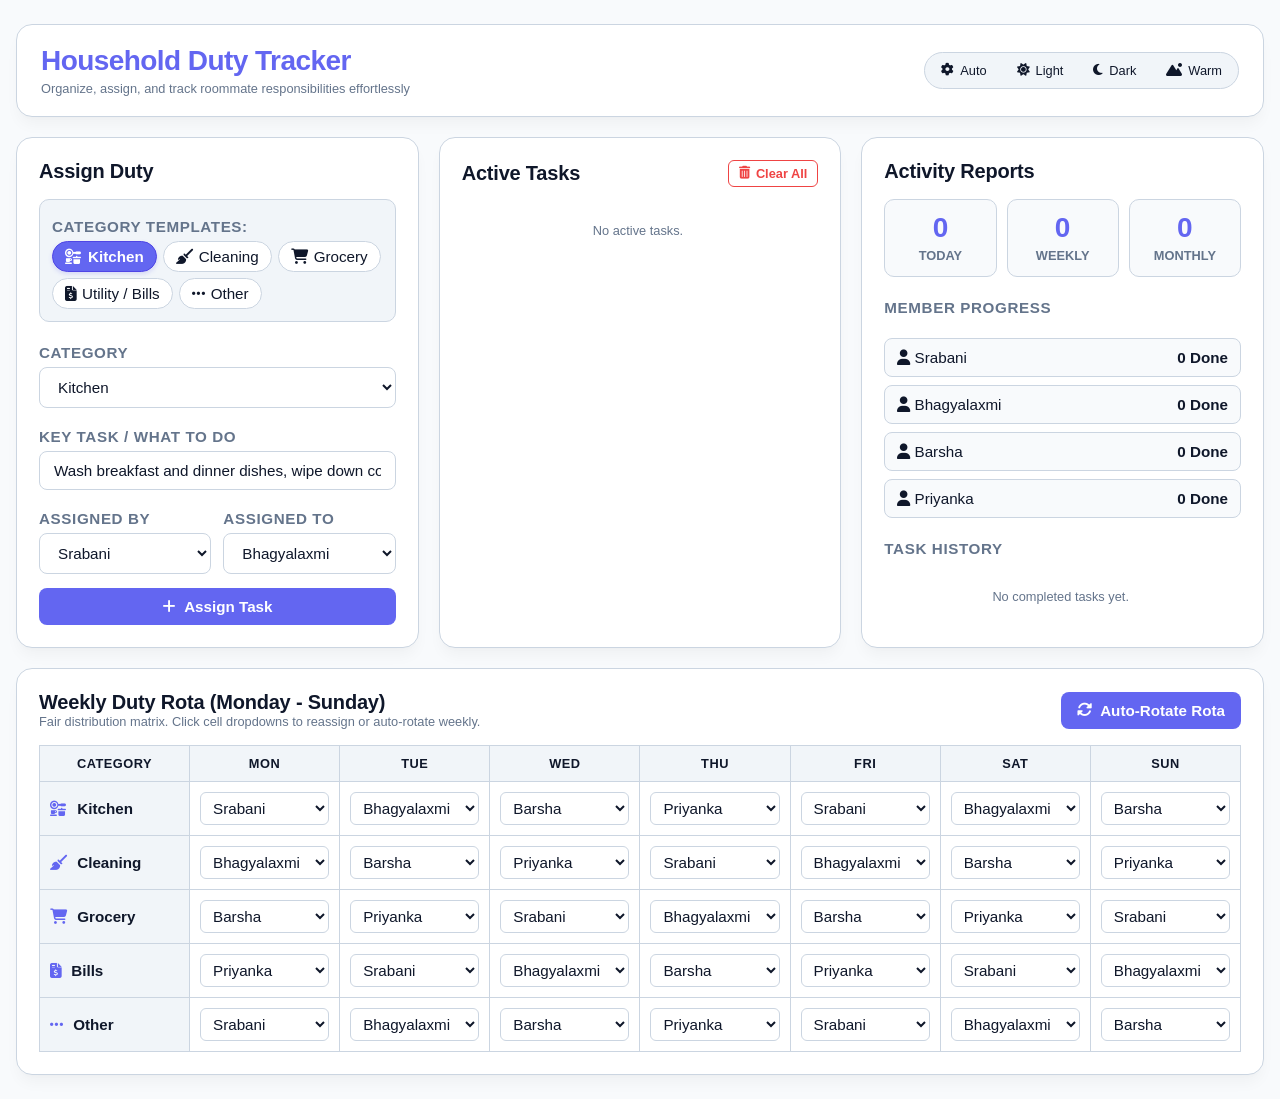
==== index.html @ 1265a3d6 "Add files via upload" ====
<!DOCTYPE html>
<html lang="en">
<head>
  <meta charset="UTF-8" />
  <meta name="viewport" content="width=device-width, initial-scale=1.0"/>
  <title>Household Duty Tracker</title>

  <!-- Font Awesome CDN -->
  <link rel="stylesheet" href="https://cdnjs.cloudflare.com/ajax/libs/font-awesome/6.5.1/css/all.min.css" />
  <link rel="stylesheet" href="style.css" />
</head>
<body>
  <div class="app-container">
    <header class="main-header">
      <div class="header-content">
        <h1>Household Duty Tracker</h1>
        <p class="subtitle">Organize, assign, and track roommate responsibilities effortlessly</p>
      </div>
      
      <!-- Theme Selector Bar -->
      <div class="theme-bar">
        <button type="button" class="btn-theme" onclick="setTheme('auto')"><i class="fa-solid fa-gear"></i> Auto</button>
        <button type="button" class="btn-theme" onclick="setTheme('light')"><i class="fa-solid fa-sun"></i> Light</button>
        <button type="button" class="btn-theme" onclick="setTheme('dark')"><i class="fa-solid fa-moon"></i> Dark</button>
        <button type="button" class="btn-theme" onclick="setTheme('warm')"><i class="fa-solid fa-mountain-sun"></i> Warm</button>
      </div>
    </header>

    <!-- 3-Column Dashboard Layout -->
    <div class="dashboard-grid">
      
      <!-- Left Column: Assign Duty Form -->
      <div class="card col-panel">
        <div class="card-header">
          <h2>Assign Duty</h2>
        </div>

        <div class="quick-buttons-wrapper">
          <label class="section-label">Category Templates:</label>
          <div class="quick-buttons">
            <button type="button" class="btn-preset active" data-category="Kitchen"><i class="fa-solid fa-kitchen-set"></i> Kitchen</button>
            <button type="button" class="btn-preset" data-category="Cleaning"><i class="fa-solid fa-broom"></i> Cleaning</button>
            <button type="button" class="btn-preset" data-category="Grocery"><i class="fa-solid fa-cart-shopping"></i> Grocery</button>
            <button type="button" class="btn-preset" data-category="Bills"><i class="fa-solid fa-file-invoice-dollar"></i> Utility / Bills</button>
            <button type="button" class="btn-preset" data-category="Other"><i class="fa-solid fa-ellipsis"></i> Other</button>
          </div>
        </div>

        <form id="task-form" class="form-group">
          <div class="input-field">
            <label class="section-label" for="task-category">Category</label>
            <select id="task-category" required>
              <option value="Kitchen" selected>Kitchen</option>
              <option value="Cleaning">Cleaning</option>
              <option value="Grocery">Grocery</option>
              <option value="Bills">Bills & Utility</option>
              <option value="Other">Other</option>
            </select>
          </div>

          <div class="input-field">
            <label class="section-label" for="task-title">Key Task / What to Do</label>
            <input type="text" id="task-title" value="Wash breakfast and dinner dishes, wipe down counters." placeholder="Describe what needs to be done..." required />
          </div>

          <div class="form-row">
            <div class="input-field">
              <label class="section-label" for="assigned-by">Assigned By</label>
              <select id="assigned-by" required>
                <option value="Srabani" selected>Srabani</option>
                <option value="Bhagyalaxmi">Bhagyalaxmi</option>
                <option value="Barsha">Barsha</option>
                <option value="Priyanka">Priyanka</option>
              </select>
            </div>

            <div class="input-field">
              <label class="section-label" for="assigned-to">Assigned To</label>
              <select id="assigned-to" required>
                <option value="Srabani">Srabani</option>
                <option value="Bhagyalaxmi" selected>Bhagyalaxmi</option>
                <option value="Barsha">Barsha</option>
                <option value="Priyanka">Priyanka</option>
              </select>
            </div>
          </div>

          <button type="submit" class="btn-primary"><i class="fa-solid fa-plus"></i> Assign Task</button>
        </form>
      </div>

      <!-- Middle Column: Active Tasks List -->
      <div class="card col-panel">
        <div class="card-header space-between">
          <h2>Active Tasks</h2>
          <button id="clear-btn" class="btn-clear" title="Clear all active tasks"><i class="fa-solid fa-trash-can"></i> Clear All</button>
        </div>
        <div id="task-list" class="task-list scrollable-area"></div>
      </div>

      <!-- Right Column: Reports & Reviews -->
      <div class="card col-panel">
        <div class="card-header">
          <h2>Activity Reports</h2>
        </div>
        
        <div class="stats-grid">
          <div class="stat-card">
            <span class="stat-number" id="daily-count">0</span>
            <span class="stat-label">Today</span>
          </div>
          <div class="stat-card">
            <span class="stat-number" id="weekly-count">0</span>
            <span class="stat-label">Weekly</span>
          </div>
          <div class="stat-card">
            <span class="stat-number" id="monthly-count">0</span>
            <span class="stat-label">Monthly</span>
          </div>
        </div>

        <label class="section-label">Member Progress</label>
        <div id="member-stats" class="member-stats-list"></div>

        <label class="section-label">Task History</label>
        <div id="detailed-logs-list" class="task-list history-list scrollable-area"></div>
      </div>

    </div>

    <!-- Full-Width Weekly Grid View (Monday to Sunday) -->
    <div class="card full-width-card">
      <div class="card-header space-between">
        <div>
          <h2>Weekly Duty Rota (Monday - Sunday)</h2>
          <p class="subtitle">Fair distribution matrix. Click cell dropdowns to reassign or auto-rotate weekly.</p>
        </div>
        <button type="button" id="rotate-rota-btn" class="btn-primary"><i class="fa-solid fa-rotate"></i> Auto-Rotate Rota</button>
      </div>
      
      <div class="weekly-table-wrapper">
        <table class="weekly-grid-table">
          <thead>
            <tr>
              <th>Category</th>
              <th>Mon</th>
              <th>Tue</th>
              <th>Wed</th>
              <th>Thu</th>
              <th>Fri</th>
              <th>Sat</th>
              <th>Sun</th>
            </tr>
          </thead>
          <tbody id="weekly-rota-body">
            <!-- Dynamically populated via script.js -->
          </tbody>
        </table>
      </div>
    </div>

  </div>

  <script src="script.js"></script>
</body>
</html>
---- style.css ----
/* ==========================================================================
   1. Theme & Typography System (4 Font Scale Tiers)
   ========================================================================== */

:root {
  --font-sm: clamp(0.72rem, 1.4vw, 0.8rem);     
  --font-base: clamp(0.85rem, 1.8vw, 0.95rem);   
  --font-md: clamp(1.05rem, 2.2vw, 1.25rem);   
  --font-lg: clamp(1.4rem, 3vw, 1.75rem);       

  --bg: #f8fafc;
  --card-bg: #ffffff;
  --primary: #6366f1;
  --primary-hover: #4f46e5;
  --primary-light: #e0e7ff;
  --danger: #ef4444;
  --danger-hover: #dc2626;
  --success: #10b981;
  --success-hover: #059669;
  --text: #0f172a;
  --text-muted: #64748b;
  --border: #cbd5e1;
  --input-bg: #ffffff;
  --preset-bg: #f1f5f9;
  --preset-border: #cbd5e1;
  --task-bg: #f8fafc;
  --shadow: 0 10px 15px -3px rgba(0, 0, 0, 0.04), 0 4px 6px -4px rgba(0, 0, 0, 0.02);
}

@media (prefers-color-scheme: dark) {
  :root:not([data-theme="light"]):not([data-theme="warm"]) {
    --bg: #090d16;
    --card-bg: #131d31;
    --primary: #818cf8;
    --primary-hover: #6366f1;
    --primary-light: #1e293b;
    --danger: #f87171;
    --danger-hover: #ef4444;
    --success: #34d399;
    --success-hover: #10b981;
    --text: #f1f5f9;
    --text-muted: #94a3b8;
    --border: #334155;
    --input-bg: #0b1322;
    --preset-bg: #1e293b;
    --preset-border: #475569;
    --task-bg: #0b1322;
    --shadow: 0 10px 15px -3px rgba(0, 0, 0, 0.2), 0 4px 6px -4px rgba(0, 0, 0, 0.1);
  }
}

[data-theme="dark"] {
  --bg: #090d16;
  --card-bg: #131d31;
  --primary: #818cf8;
  --primary-hover: #6366f1;
  --primary-light: #1e293b;
  --danger: #f87171;
  --danger-hover: #ef4444;
  --success: #34d399;
  --success-hover: #10b981;
  --text: #f1f5f9;
  --text-muted: #94a3b8;
  --border: #334155;
  --input-bg: #0b1322;
  --preset-bg: #1e293b;
  --preset-border: #475569;
  --task-bg: #0b1322;
  --shadow: 0 10px 15px -3px rgba(0, 0, 0, 0.2), 0 4px 6px -4px rgba(0, 0, 0, 0.1);
}

[data-theme="warm"] {
  --bg: #fffbeb;
  --card-bg: #ffffff;
  --primary: #d97706;
  --primary-hover: #b45309;
  --primary-light: #fef3c7;
  --danger: #ef4444;
  --danger-hover: #dc2626;
  --success: #059669;
  --success-hover: #047857;
  --text: #451a03;
  --text-muted: #78350f;
  --border: #fde68a;
  --input-bg: #ffffff;
  --preset-bg: #fef3c7;
  --preset-border: #fcd34d;
  --task-bg: #fffdf9;
  --shadow: 0 10px 15px -3px rgba(217, 119, 6, 0.05), 0 4px 6px -4px rgba(217, 119, 6, 0.02);
}

/* ==========================================================================
   2. Base & Layout
   ========================================================================== */

* {
  box-sizing: border-box;
  margin: 0;
  padding: 0;
  font-family: -apple-system, BlinkMacSystemFont, "Segoe UI", Roboto, Helvetica, Arial, sans-serif;
}

body {
  background-color: var(--bg);
  color: var(--text);
  display: flex;
  justify-content: center;
  padding: 24px 16px;
  min-height: 100vh;
  transition: background-color 0.3s ease, color 0.3s ease;
}

.app-container {
  width: 100%;
  max-width: 1400px;
  display: flex;
  flex-direction: column;
  gap: 20px;
}

.main-header {
  display: flex;
  justify-content: space-between;
  align-items: center;
  background: var(--card-bg);
  padding: 20px 24px;
  border-radius: 16px;
  box-shadow: var(--shadow);
  border: 1px solid var(--border);
}

.header-content h1 {
  font-size: var(--font-lg);
  color: var(--primary);
  font-weight: 700;
  letter-spacing: -0.02em;
  margin-bottom: 4px;
}

.subtitle {
  font-size: var(--font-sm);
  color: var(--text-muted);
}

.theme-bar {
  display: flex;
  gap: 6px;
  background-color: var(--preset-bg);
  padding: 4px;
  border-radius: 20px;
  border: 1px solid var(--preset-border);
}

.btn-theme {
  background-color: transparent;
  color: var(--text);
  border: none;
  padding: 6px 12px;
  font-size: var(--font-sm);
  font-weight: 500;
  border-radius: 16px;
  cursor: pointer;
  transition: all 0.2s ease;
  display: inline-flex;
  align-items: center;
  gap: 6px;
}

.btn-theme:hover {
  color: var(--primary);
}

.dashboard-grid {
  display: grid;
  grid-template-columns: 1fr 1fr 1fr;
  gap: 20px;
  align-items: start;
}

@media (max-width: 1100px) {
  .dashboard-grid {
    grid-template-columns: 1fr;
  }
  .main-header {
    flex-direction: column;
    gap: 16px;
    align-items: flex-start;
  }
}

/* ==========================================================================
   3. Cards & Components
   ========================================================================== */

.card {
  background: var(--card-bg);
  padding: 22px;
  border-radius: 16px;
  box-shadow: var(--shadow);
  border: 1px solid var(--border);
  display: flex;
  flex-direction: column;
  gap: 16px;
  height: 100%;
}

.full-width-card {
  height: auto;
}

.card-header {
  display: flex;
  align-items: center;
}

.card-header.space-between {
  justify-content: space-between;
}

.card h2 {
  font-size: var(--font-md);
  color: var(--text);
  font-weight: 700;
  letter-spacing: -0.01em;
}

.section-label {
  font-size: var(--font-base);
  font-weight: 600;
  color: var(--text-muted);
  display: block;
  margin-top: 6px;
  margin-bottom: 6px;
  text-transform: uppercase;
  letter-spacing: 0.04em;
}

.quick-buttons-wrapper {
  background-color: var(--preset-bg);
  padding: 12px;
  border-radius: 10px;
  border: 1px solid var(--preset-border);
}

.quick-buttons {
  display: flex;
  flex-wrap: wrap;
  gap: 6px;
  margin-top: 4px;
}

.btn-preset {
  background-color: var(--card-bg);
  color: var(--text);
  border: 1px solid var(--border);
  padding: 6px 12px;
  font-size: var(--font-base);
  font-weight: 500;
  border-radius: 20px;
  cursor: pointer;
  transition: all 0.2s ease;
  display: inline-flex;
  align-items: center;
  gap: 6px;
}

.btn-preset:hover {
  border-color: var(--primary);
  color: var(--primary);
}

.btn-preset.active {
  background-color: var(--primary);
  color: #ffffff;
  border-color: var(--primary-hover);
  font-weight: 600;
  box-shadow: 0 2px 4px rgba(99, 102, 241, 0.2);
}

.form-group {
  display: flex;
  flex-direction: column;
  gap: 14px;
}

.form-row {
  display: flex;
  gap: 12px;
}

.input-field {
  display: flex;
  flex-direction: column;
  flex: 1;
}

input,
select {
  padding: 10px 14px;
  border-radius: 8px;
  border: 1px solid var(--border);
  background-color: var(--input-bg);
  color: var(--text);
  font-size: var(--font-base);
  outline: none;
  transition: border-color 0.2s ease, box-shadow 0.2s ease;
  width: 100%;
}

input:focus,
select:focus {
  border-color: var(--primary);
  box-shadow: 0 0 0 3px var(--primary-light);
}

button {
  cursor: pointer;
  font-family: inherit;
}

.btn-primary {
  background-color: var(--primary);
  color: #ffffff;
  border: none;
  font-weight: 600;
  padding: 10px 16px;
  border-radius: 8px;
  font-size: var(--font-base);
  transition: background-color 0.2s ease, transform 0.1s ease;
  display: inline-flex;
  align-items: center;
  justify-content: center;
  gap: 8px;
}

#rotate-rota-btn {
  margin-top: 0;
}

.btn-primary:hover {
  background-color: var(--primary-hover);
}

.btn-primary:active {
  transform: scale(0.99);
}

.btn-clear {
  background-color: transparent;
  color: var(--danger);
  border: 1px solid var(--danger);
  padding: 5px 10px;
  font-size: var(--font-sm);
  font-weight: 600;
  border-radius: 6px;
  transition: all 0.2s ease;
  display: inline-flex;
  align-items: center;
  gap: 6px;
}

.btn-clear:hover {
  background-color: var(--danger);
  color: #ffffff;
}

/* ==========================================================================
   4. Task Lists & Badges
   ========================================================================== */

.scrollable-area {
  max-height: 380px;
  overflow-y: auto;
  padding-right: 4px;
}

.scrollable-area::-webkit-scrollbar {
  width: 5px;
}

.scrollable-area::-webkit-scrollbar-track {
  background: transparent;
}

.scrollable-area::-webkit-scrollbar-thumb {
  background: var(--border);
  border-radius: 10px;
}

.task-list {
  display: flex;
  flex-direction: column;
  gap: 10px;
}

.history-list {
  max-height: 220px;
}

.task-item {
  display: flex;
  align-items: center;
  justify-content: space-between;
  padding: 14px;
  border-radius: 10px;
  border: 1px solid var(--border);
  background-color: var(--task-bg);
  transition: transform 0.2s ease, border-color 0.2s ease;
}

.task-item:hover {
  border-color: var(--primary);
}

.task-item.completed {
  opacity: 0.6;
  background-color: var(--card-bg);
}

.task-item.completed .task-title {
  text-decoration: line-through;
  color: var(--text-muted);
}

.task-info {
  display: flex;
  flex-direction: column;
  gap: 4px;
}

.task-title {
  font-weight: 600;
  font-size: var(--font-base);
  color: var(--text);
}

.task-meta {
  font-size: var(--font-sm);
  color: var(--text-muted);
}

.badge {
  display: inline-flex;
  align-items: center;
  gap: 6px;
  padding: 3px 10px;
  border-radius: 12px;
  font-size: var(--font-sm);
  font-weight: 600;
  background-color: var(--primary-light);
  color: var(--primary);
  width: fit-content;
  margin-top: 2px;
}

.btn-complete {
  background-color: var(--success);
  color: #ffffff;
  border: none;
  padding: 6px 14px;
  font-size: var(--font-sm);
  font-weight: 600;
  border-radius: 6px;
  transition: background-color 0.2s ease;
  display: inline-flex;
  align-items: center;
  gap: 6px;
}

.btn-complete:hover {
  background-color: var(--success-hover);
}

/* ==========================================================================
   5. Weekly Grid View (Mon-Sun) Table
   ========================================================================== */

.weekly-table-wrapper {
  overflow-x: auto;
}

.weekly-grid-table {
  width: 100%;
  border-collapse: collapse;
  min-width: 750px;
  font-size: var(--font-base);
}

.weekly-grid-table th,
.weekly-grid-table td {
  border: 1px solid var(--border);
  padding: 10px;
  text-align: center;
}

.weekly-grid-table th {
  background-color: var(--preset-bg);
  color: var(--text);
  font-weight: 600;
  text-transform: uppercase;
  font-size: var(--font-sm);
  letter-spacing: 0.04em;
}

.weekly-grid-table td:first-child {
  font-weight: 600;
  background-color: var(--preset-bg);
  text-align: left;
  width: 150px;
  font-size: var(--font-base);
}

.weekly-grid-table td:first-child i {
  margin-right: 6px;
  color: var(--primary);
}

.weekly-grid-table select {
  padding: 6px 8px;
  font-size: var(--font-base);
  border-radius: 6px;
}

/* ==========================================================================
   6. Analytics & Reports Section
   ========================================================================== */

.stats-grid {
  display: grid;
  grid-template-columns: repeat(3, 1fr);
  gap: 10px;
}

.stat-card {
  background-color: var(--task-bg);
  border: 1px solid var(--border);
  border-radius: 10px;
  padding: 12px 8px;
  text-align: center;
}

.stat-number {
  font-size: var(--font-lg);
  font-weight: 700;
  color: var(--primary);
  display: block;
  margin-bottom: 2px;
}

.stat-label {
  font-size: var(--font-sm);
  color: var(--text-muted);
  font-weight: 600;
  text-transform: uppercase;
}

.member-stats-list {
  display: flex;
  flex-direction: column;
  gap: 8px;
}

.member-stat-row {
  display: flex;
  justify-content: space-between;
  align-items: center;
  padding: 10px 12px;
  background-color: var(--task-bg);
  border: 1px solid var(--border);
  border-radius: 8px;
  font-size: var(--font-base);
}
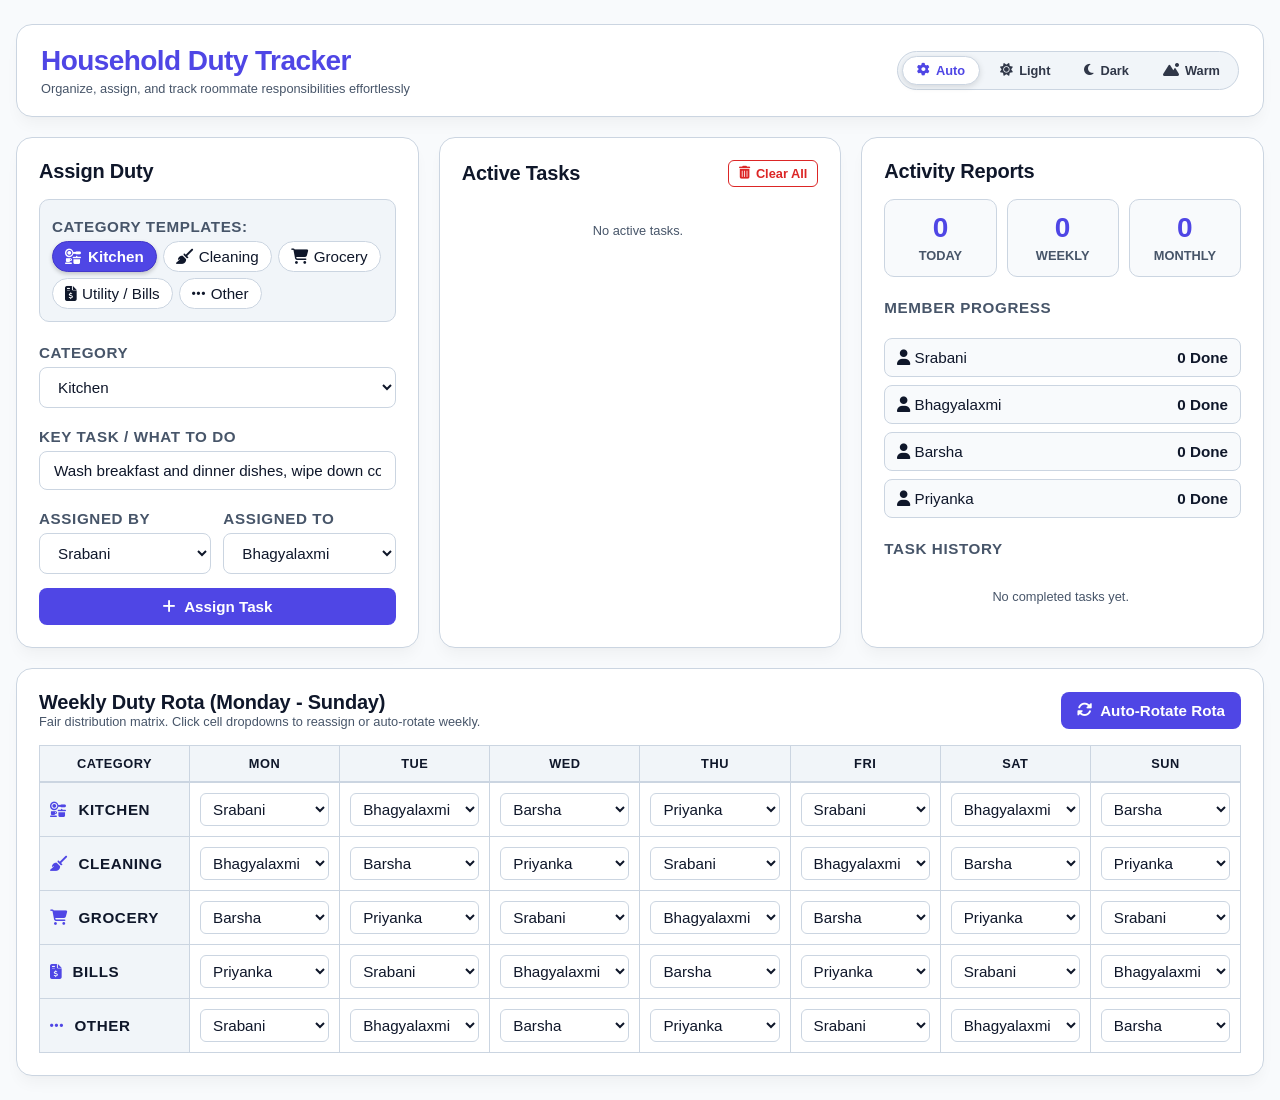
==== commit cbb3a653: "Add files via upload" ====
--- a/index.html
+++ b/index.html
@@ -3,7 +3,45 @@
 <head>
   <meta charset="UTF-8" />
   <meta name="viewport" content="width=device-width, initial-scale=1.0"/>
-  <title>Household Duty Tracker</title>
+  
+  <!-- SEO Primary Meta Tags -->
+  <title>Household Duty Tracker - Organize & Assign Roommate Chores</title>
+  <meta name="title" content="Household Duty Tracker - Organize & Assign Roommate Chores" />
+  <meta name="description" content="Effortlessly track household duties, auto-rotate weekly roommate rotas, and manage shared responsibilities with our simple, fair household duty tracker." />
+  <meta name="keywords" content="household duty tracker, roommate chore manager, weekly duty rota, cleaning schedule app, household management" />
+  <meta name="robots" content="index, follow" />
+  <meta name="author" content="Household Duty Tracker" />
+  <link rel="canonical" href="https://example.com/household-duty-tracker" />
+
+  <!-- Favicon -->
+  <link rel="icon" type="image/svg+xml" href="data:image/svg+xml,<svg xmlns=%22http://www.w3.org/2000/svg%22 viewBox=%220 0 100 100%22><text y=%22.9em%22 font-size=%2290%22>🧹</text></svg>" />
+
+  <!-- Open Graph / Facebook Meta Tags -->
+  <meta property="og:type" content="website" />
+  <meta property="og:url" content="https://example.com/household-duty-tracker" />
+  <meta property="og:title" content="Household Duty Tracker - Organize & Assign Roommate Chores" />
+  <meta property="og:description" content="Organize, assign, and track roommate responsibilities effortlessly with a weekly duty rota matrix." />
+  <meta property="og:image" content="https://example.com/og-image.jpg" />
+
+  <!-- Twitter Meta Tags -->
+  <meta name="twitter:card" content="summary_large_image" />
+  <meta name="twitter:url" content="https://example.com/household-duty-tracker" />
+  <meta name="twitter:title" content="Household Duty Tracker - Organize & Assign Roommate Chores" />
+  <meta name="twitter:description" content="Organize, assign, and track roommate responsibilities effortlessly with a weekly duty rota matrix." />
+  <meta name="twitter:image" content="https://example.com/og-image.jpg" />
+
+  <!-- Schema.org JSON-LD Structured Data for 100% SEO -->
+  <script type="application/ld+json">
+  {
+    "@context": "https://schema.org",
+    "@type": "WebApplication",
+    "name": "Household Duty Tracker",
+    "url": "https://example.com/household-duty-tracker",
+    "description": "Organize, assign, and track roommate responsibilities effortlessly with a weekly duty rota matrix.",
+    "applicationCategory": "ProductivityApplication",
+    "operatingSystem": "All"
+  }
+  </script>
 
   <!-- Font Awesome CDN -->
   <link rel="stylesheet" href="https://cdnjs.cloudflare.com/ajax/libs/font-awesome/6.5.1/css/all.min.css" />
@@ -11,45 +49,47 @@
 </head>
 <body>
   <div class="app-container">
-    <header class="main-header">
+    <header class="main-header" role="banner">
       <div class="header-content">
         <h1>Household Duty Tracker</h1>
         <p class="subtitle">Organize, assign, and track roommate responsibilities effortlessly</p>
       </div>
       
       <!-- Theme Selector Bar -->
-      <div class="theme-bar">
-        <button type="button" class="btn-theme" onclick="setTheme('auto')"><i class="fa-solid fa-gear"></i> Auto</button>
-        <button type="button" class="btn-theme" onclick="setTheme('light')"><i class="fa-solid fa-sun"></i> Light</button>
-        <button type="button" class="btn-theme" onclick="setTheme('dark')"><i class="fa-solid fa-moon"></i> Dark</button>
-        <button type="button" class="btn-theme" onclick="setTheme('warm')"><i class="fa-solid fa-mountain-sun"></i> Warm</button>
-      </div>
+      <nav aria-label="Theme switcher">
+        <div class="theme-bar" role="group" aria-label="Select Color Theme">
+          <button type="button" class="btn-theme active" aria-pressed="true" onclick="setTheme('auto', this)"><i class="fa-solid fa-gear" aria-hidden="true"></i> Auto</button>
+          <button type="button" class="btn-theme" aria-pressed="false" onclick="setTheme('light', this)"><i class="fa-solid fa-sun" aria-hidden="true"></i> Light</button>
+          <button type="button" class="btn-theme" aria-pressed="false" onclick="setTheme('dark', this)"><i class="fa-solid fa-moon" aria-hidden="true"></i> Dark</button>
+          <button type="button" class="btn-theme" aria-pressed="false" onclick="setTheme('warm', this)"><i class="fa-solid fa-mountain-sun" aria-hidden="true"></i> Warm</button>
+        </div>
+      </nav>
     </header>
 
     <!-- 3-Column Dashboard Layout -->
-    <div class="dashboard-grid">
+    <main class="dashboard-grid" id="main-content">
       
       <!-- Left Column: Assign Duty Form -->
-      <div class="card col-panel">
+      <section class="card col-panel" aria-labelledby="assign-duty-heading">
         <div class="card-header">
-          <h2>Assign Duty</h2>
+          <h2 id="assign-duty-heading">Assign Duty</h2>
         </div>
 
         <div class="quick-buttons-wrapper">
-          <label class="section-label">Category Templates:</label>
-          <div class="quick-buttons">
-            <button type="button" class="btn-preset active" data-category="Kitchen"><i class="fa-solid fa-kitchen-set"></i> Kitchen</button>
-            <button type="button" class="btn-preset" data-category="Cleaning"><i class="fa-solid fa-broom"></i> Cleaning</button>
-            <button type="button" class="btn-preset" data-category="Grocery"><i class="fa-solid fa-cart-shopping"></i> Grocery</button>
-            <button type="button" class="btn-preset" data-category="Bills"><i class="fa-solid fa-file-invoice-dollar"></i> Utility / Bills</button>
-            <button type="button" class="btn-preset" data-category="Other"><i class="fa-solid fa-ellipsis"></i> Other</button>
+          <span class="section-label" id="category-preset-label">Category Templates:</span>
+          <div class="quick-buttons" role="group" aria-labelledby="category-preset-label">
+            <button type="button" class="btn-preset active" data-category="Kitchen" aria-pressed="true"><i class="fa-solid fa-kitchen-set" aria-hidden="true"></i> Kitchen</button>
+            <button type="button" class="btn-preset" data-category="Cleaning" aria-pressed="false"><i class="fa-solid fa-broom" aria-hidden="true"></i> Cleaning</button>
+            <button type="button" class="btn-preset" data-category="Grocery" aria-pressed="false"><i class="fa-solid fa-cart-shopping" aria-hidden="true"></i> Grocery</button>
+            <button type="button" class="btn-preset" data-category="Bills" aria-pressed="false"><i class="fa-solid fa-file-invoice-dollar" aria-hidden="true"></i> Utility / Bills</button>
+            <button type="button" class="btn-preset" data-category="Other" aria-pressed="false"><i class="fa-solid fa-ellipsis" aria-hidden="true"></i> Other</button>
           </div>
         </div>
 
         <form id="task-form" class="form-group">
           <div class="input-field">
             <label class="section-label" for="task-category">Category</label>
-            <select id="task-category" required>
+            <select id="task-category" name="category" required>
               <option value="Kitchen" selected>Kitchen</option>
               <option value="Cleaning">Cleaning</option>
               <option value="Grocery">Grocery</option>
@@ -60,13 +100,13 @@
 
           <div class="input-field">
             <label class="section-label" for="task-title">Key Task / What to Do</label>
-            <input type="text" id="task-title" value="Wash breakfast and dinner dishes, wipe down counters." placeholder="Describe what needs to be done..." required />
+            <input type="text" id="task-title" name="title" value="Wash breakfast and dinner dishes, wipe down counters." placeholder="Describe what needs to be done..." required />
           </div>
 
           <div class="form-row">
             <div class="input-field">
               <label class="section-label" for="assigned-by">Assigned By</label>
-              <select id="assigned-by" required>
+              <select id="assigned-by" name="assignedBy" required>
                 <option value="Srabani" selected>Srabani</option>
                 <option value="Bhagyalaxmi">Bhagyalaxmi</option>
                 <option value="Barsha">Barsha</option>
@@ -76,7 +116,7 @@
 
             <div class="input-field">
               <label class="section-label" for="assigned-to">Assigned To</label>
-              <select id="assigned-to" required>
+              <select id="assigned-to" name="assignedTo" required>
                 <option value="Srabani">Srabani</option>
                 <option value="Bhagyalaxmi" selected>Bhagyalaxmi</option>
                 <option value="Barsha">Barsha</option>
@@ -85,26 +125,26 @@
             </div>
           </div>
 
-          <button type="submit" class="btn-primary"><i class="fa-solid fa-plus"></i> Assign Task</button>
+          <button type="submit" class="btn-primary"><i class="fa-solid fa-plus" aria-hidden="true"></i> Assign Task</button>
         </form>
-      </div>
+      </section>
 
       <!-- Middle Column: Active Tasks List -->
-      <div class="card col-panel">
+      <section class="card col-panel" aria-labelledby="active-tasks-heading">
         <div class="card-header space-between">
-          <h2>Active Tasks</h2>
-          <button id="clear-btn" class="btn-clear" title="Clear all active tasks"><i class="fa-solid fa-trash-can"></i> Clear All</button>
-        </div>
-        <div id="task-list" class="task-list scrollable-area"></div>
-      </div>
+          <h2 id="active-tasks-heading">Active Tasks</h2>
+          <button id="clear-btn" class="btn-clear" aria-label="Clear all active tasks" title="Clear all active tasks"><i class="fa-solid fa-trash-can" aria-hidden="true"></i> Clear All</button>
+        </div>
+        <div id="task-list" class="task-list scrollable-area" aria-live="polite" aria-relevant="additions removals"></div>
+      </section>
 
       <!-- Right Column: Reports & Reviews -->
-      <div class="card col-panel">
+      <section class="card col-panel" aria-labelledby="activity-reports-heading">
         <div class="card-header">
-          <h2>Activity Reports</h2>
+          <h2 id="activity-reports-heading">Activity Reports</h2>
         </div>
         
-        <div class="stats-grid">
+        <div class="stats-grid" aria-live="polite">
           <div class="stat-card">
             <span class="stat-number" id="daily-count">0</span>
             <span class="stat-label">Today</span>
@@ -119,37 +159,38 @@
           </div>
         </div>
 
-        <label class="section-label">Member Progress</label>
-        <div id="member-stats" class="member-stats-list"></div>
-
-        <label class="section-label">Task History</label>
-        <div id="detailed-logs-list" class="task-list history-list scrollable-area"></div>
-      </div>
-
-    </div>
+        <span class="section-label" id="member-progress-label">Member Progress</span>
+        <div id="member-stats" class="member-stats-list" aria-labelledby="member-progress-label"></div>
+
+        <span class="section-label" id="task-history-label">Task History</span>
+        <div id="detailed-logs-list" class="task-list history-list scrollable-area" aria-labelledby="task-history-label" aria-live="polite"></div>
+      </section>
+
+    </main>
 
     <!-- Full-Width Weekly Grid View (Monday to Sunday) -->
-    <div class="card full-width-card">
+    <section class="card full-width-card" aria-labelledby="weekly-rota-heading">
       <div class="card-header space-between">
         <div>
-          <h2>Weekly Duty Rota (Monday - Sunday)</h2>
+          <h2 id="weekly-rota-heading">Weekly Duty Rota (Monday - Sunday)</h2>
           <p class="subtitle">Fair distribution matrix. Click cell dropdowns to reassign or auto-rotate weekly.</p>
         </div>
-        <button type="button" id="rotate-rota-btn" class="btn-primary"><i class="fa-solid fa-rotate"></i> Auto-Rotate Rota</button>
+        <button type="button" id="rotate-rota-btn" class="btn-primary"><i class="fa-solid fa-rotate" aria-hidden="true"></i> Auto-Rotate Rota</button>
       </div>
       
       <div class="weekly-table-wrapper">
         <table class="weekly-grid-table">
+          <caption>Weekly duty assignment plan by category and day</caption>
           <thead>
             <tr>
-              <th>Category</th>
-              <th>Mon</th>
-              <th>Tue</th>
-              <th>Wed</th>
-              <th>Thu</th>
-              <th>Fri</th>
-              <th>Sat</th>
-              <th>Sun</th>
+              <th scope="col">Category</th>
+              <th scope="col">Mon</th>
+              <th scope="col">Tue</th>
+              <th scope="col">Wed</th>
+              <th scope="col">Thu</th>
+              <th scope="col">Fri</th>
+              <th scope="col">Sat</th>
+              <th scope="col">Sun</th>
             </tr>
           </thead>
           <tbody id="weekly-rota-body">
@@ -157,7 +198,7 @@
           </tbody>
         </table>
       </div>
-    </div>
+    </section>
 
   </div>
 
--- a/style.css
+++ b/style.css
@@ -10,21 +10,22 @@
 
   --bg: #f8fafc;
   --card-bg: #ffffff;
-  --primary: #6366f1;
-  --primary-hover: #4f46e5;
+  --primary: #4f46e5;
+  --primary-hover: #4338ca;
   --primary-light: #e0e7ff;
-  --danger: #ef4444;
-  --danger-hover: #dc2626;
-  --success: #10b981;
-  --success-hover: #059669;
+  --danger: #dc2626;
+  --danger-hover: #b91c1c;
+  --success: #059669;
+  --success-hover: #047857;
   --text: #0f172a;
-  --text-muted: #64748b;
+  --text-muted: #475569;
   --border: #cbd5e1;
   --input-bg: #ffffff;
   --preset-bg: #f1f5f9;
   --preset-border: #cbd5e1;
   --task-bg: #f8fafc;
   --shadow: 0 10px 15px -3px rgba(0, 0, 0, 0.04), 0 4px 6px -4px rgba(0, 0, 0, 0.02);
+  --focus-ring: #4f46e5;
 }
 
 @media (prefers-color-scheme: dark) {
@@ -39,13 +40,14 @@
     --success: #34d399;
     --success-hover: #10b981;
     --text: #f1f5f9;
-    --text-muted: #94a3b8;
+    --text-muted: #cbd5e1;
     --border: #334155;
     --input-bg: #0b1322;
     --preset-bg: #1e293b;
     --preset-border: #475569;
     --task-bg: #0b1322;
     --shadow: 0 10px 15px -3px rgba(0, 0, 0, 0.2), 0 4px 6px -4px rgba(0, 0, 0, 0.1);
+    --focus-ring: #818cf8;
   }
 }
 
@@ -60,33 +62,35 @@
   --success: #34d399;
   --success-hover: #10b981;
   --text: #f1f5f9;
-  --text-muted: #94a3b8;
+  --text-muted: #cbd5e1;
   --border: #334155;
   --input-bg: #0b1322;
   --preset-bg: #1e293b;
   --preset-border: #475569;
   --task-bg: #0b1322;
   --shadow: 0 10px 15px -3px rgba(0, 0, 0, 0.2), 0 4px 6px -4px rgba(0, 0, 0, 0.1);
+  --focus-ring: #818cf8;
 }
 
 [data-theme="warm"] {
   --bg: #fffbeb;
   --card-bg: #ffffff;
-  --primary: #d97706;
-  --primary-hover: #b45309;
+  --primary: #b45309;
+  --primary-hover: #92400e;
   --primary-light: #fef3c7;
-  --danger: #ef4444;
-  --danger-hover: #dc2626;
-  --success: #059669;
-  --success-hover: #047857;
+  --danger: #dc2626;
+  --danger-hover: #b91c1c;
+  --success: #047857;
+  --success-hover: #065f46;
   --text: #451a03;
   --text-muted: #78350f;
-  --border: #fde68a;
+  --border: #fcd34d;
   --input-bg: #ffffff;
   --preset-bg: #fef3c7;
   --preset-border: #fcd34d;
   --task-bg: #fffdf9;
   --shadow: 0 10px 15px -3px rgba(217, 119, 6, 0.05), 0 4px 6px -4px rgba(217, 119, 6, 0.02);
+  --focus-ring: #b45309;
 }
 
 /* ==========================================================================
@@ -108,6 +112,11 @@
   padding: 24px 16px;
   min-height: 100vh;
   transition: background-color 0.3s ease, color 0.3s ease;
+}
+
+:focus-visible {
+  outline: 3px solid var(--focus-ring);
+  outline-offset: 2px;
 }
 
 .app-container {
@@ -155,19 +164,30 @@
   background-color: transparent;
   color: var(--text);
   border: none;
-  padding: 6px 12px;
-  font-size: var(--font-sm);
-  font-weight: 500;
+  padding: 6px 14px;
+  font-size: var(--font-sm);
+  font-weight: 600;
   border-radius: 16px;
   cursor: pointer;
   transition: all 0.2s ease;
   display: inline-flex;
   align-items: center;
   gap: 6px;
+  opacity: 0.85;
 }
 
 .btn-theme:hover {
   color: var(--primary);
+  opacity: 1;
+}
+
+.btn-theme.active {
+  background-color: var(--card-bg);
+  color: var(--primary);
+  opacity: 1;
+  font-weight: 700;
+  box-shadow: 0 2px 6px rgba(0, 0, 0, 0.12);
+  border: 1px solid var(--border);
 }
 
 .dashboard-grid {
@@ -274,7 +294,7 @@
   color: #ffffff;
   border-color: var(--primary-hover);
   font-weight: 600;
-  box-shadow: 0 2px 4px rgba(99, 102, 241, 0.2);
+  box-shadow: 0 2px 4px rgba(0, 0, 0, 0.2);
 }
 
 .form-group {
@@ -310,7 +330,6 @@
 input:focus,
 select:focus {
   border-color: var(--primary);
-  box-shadow: 0 0 0 3px var(--primary-light);
 }
 
 button {
@@ -413,7 +432,7 @@
 }
 
 .task-item.completed {
-  opacity: 0.6;
+  opacity: 0.7;
   background-color: var(--card-bg);
 }
 
@@ -486,6 +505,18 @@
   font-size: var(--font-base);
 }
 
+.weekly-grid-table caption {
+  position: absolute;
+  width: 1px;
+  height: 1px;
+  padding: 0;
+  margin: -1px;
+  overflow: hidden;
+  clip: rect(0, 0, 0, 0);
+  white-space: nowrap;
+  border: 0;
+}
+
 .weekly-grid-table th,
 .weekly-grid-table td {
   border: 1px solid var(--border);
@@ -502,7 +533,8 @@
   letter-spacing: 0.04em;
 }
 
-.weekly-grid-table td:first-child {
+.weekly-grid-table td:first-child,
+.weekly-grid-table th[scope="row"] {
   font-weight: 600;
   background-color: var(--preset-bg);
   text-align: left;
@@ -510,7 +542,8 @@
   font-size: var(--font-base);
 }
 
-.weekly-grid-table td:first-child i {
+.weekly-grid-table td:first-child i,
+.weekly-grid-table th[scope="row"] i {
   margin-right: 6px;
   color: var(--primary);
 }
